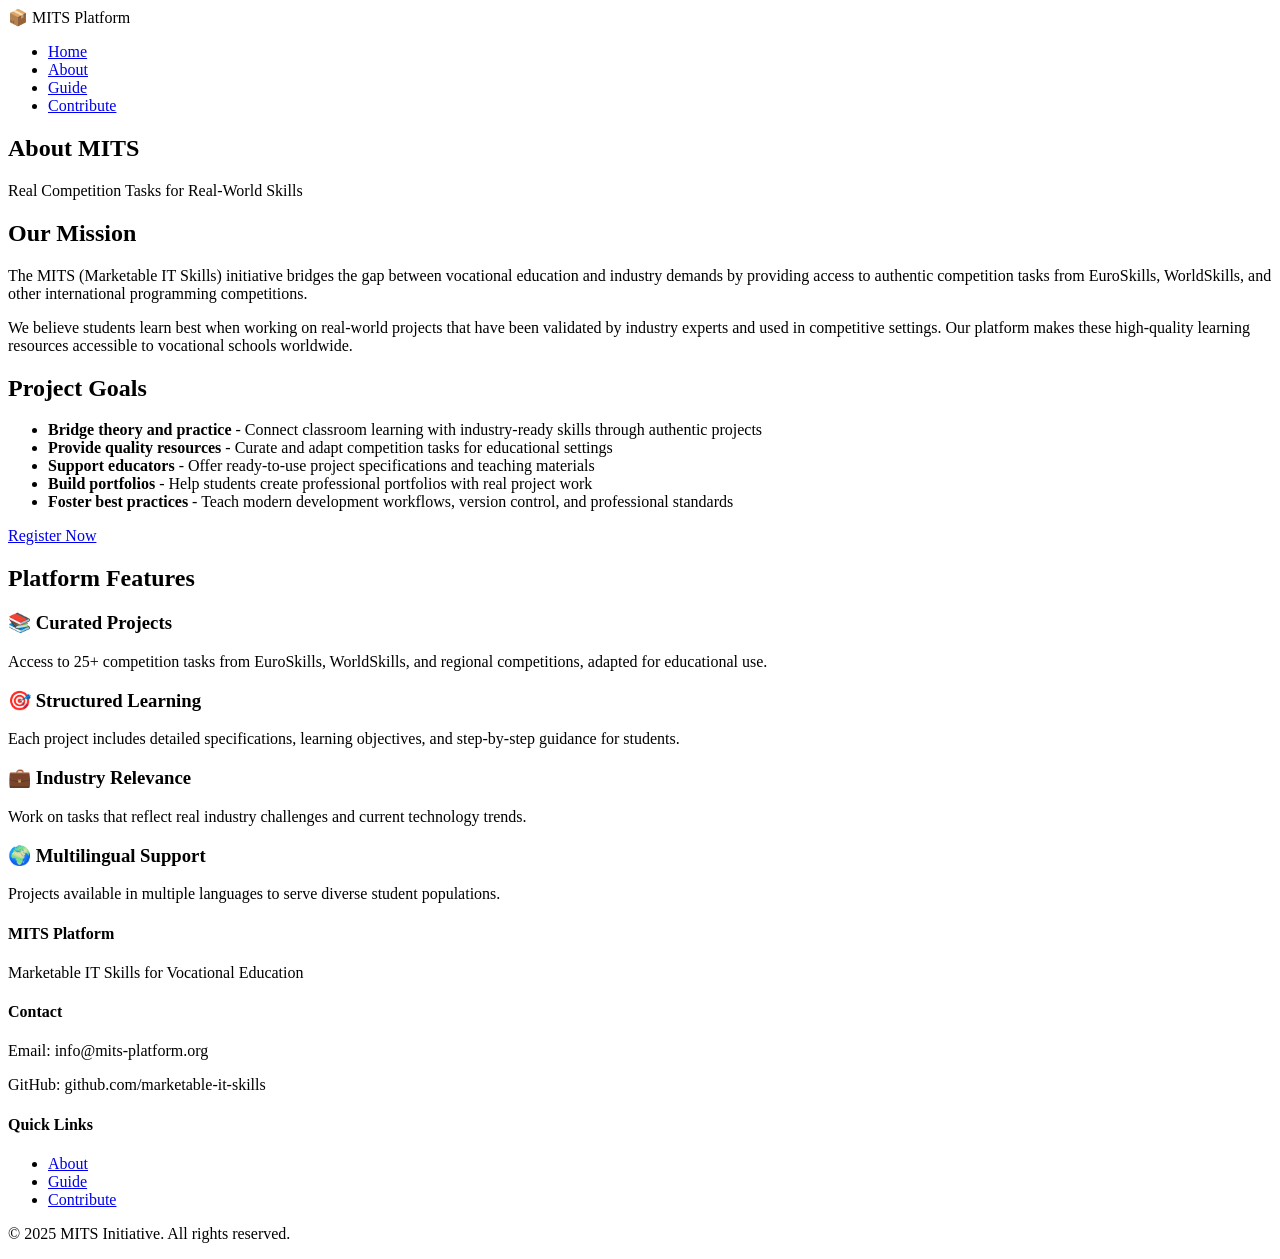
==== about.html @ 8fa292eb "Complete Module 1: HTML structure with semantic markup" ====
<!DOCTYPE html>
<html lang="en">
  <head>
    <meta charset="UTF-8" >
    <meta name="viewport" content="width=device-width, initial-scale=1.0" >
    <meta
      name="description"
      content="Learn about the MITS platform and our mission"
    >
    <title>About MITS - Marketable IT Skills Platform</title>

    <!-- CSS Files -->
    <link rel="stylesheet" href="css/base.css" >
    <link rel="stylesheet" href="css/layout.css" >
    <link rel="stylesheet" href="css/about.css" >
  </head>
  <body>
    <!-- Header with Navigation -->
    <header>
      <div class="container">
        <div class="logo">
          <span class="logo-icon">📦</span>
          <span>MITS Platform</span>
        </div>
        <nav>
          <ul>
            <li><a href="index.html">Home</a></li>
            <li><a href="about.html" class="active">About</a></li>
            <li><a href="guide.html">Guide</a></li>
            <li><a href="contribute.html">Contribute</a></li>
          </ul>
        </nav>
      </div>
    </header>

    <!-- Main Content -->
    <main>
      <!-- Page Title Section -->
      <section class="page-title">
        <div class="container">
          <h1>About MITS</h1>
          <p class="subtitle">Real Competition Tasks for Real-World Skills</p>
        </div>
      </section>

      <!-- Mission Section -->
      <section class="mission">
        <div class="container">
          <h2>Our Mission</h2>
          <p>
            The MITS (Marketable IT Skills) initiative bridges the gap between
            vocational education and industry demands by providing access to
            authentic competition tasks from EuroSkills, WorldSkills, and other
            international programming competitions.
          </p>
          <p>
            We believe students learn best when working on real-world projects
            that have been validated by industry experts and used in competitive
            settings. Our platform makes these high-quality learning resources
            accessible to vocational schools worldwide.
          </p>
        </div>
      </section>

      <!-- Project Goals Section -->
      <section class="goals">
        <div class="container">
          <h2>Project Goals</h2>
          <ul class="goals-list">
            <li>
              <strong>Bridge theory and practice</strong> - Connect classroom
              learning with industry-ready skills through authentic projects
            </li>
            <li>
              <strong>Provide quality resources</strong> - Curate and adapt
              competition tasks for educational settings
            </li>
            <li>
              <strong>Support educators</strong> - Offer ready-to-use project
              specifications and teaching materials
            </li>
            <li>
              <strong>Build portfolios</strong> - Help students create
              professional portfolios with real project work
            </li>
            <li>
              <strong>Foster best practices</strong> - Teach modern development
              workflows, version control, and professional standards
            </li>
          </ul>
          <a href="guide.html" class="btn">Register Now</a>
        </div>
      </section>

      <!-- Platform Features Section -->
      <section class="features">
        <div class="container">
          <h2>Platform Features</h2>
          <div class="features-grid">
            <div class="feature">
              <h3>📚 Curated Projects</h3>
              <p>
                Access to 25+ competition tasks from EuroSkills, WorldSkills,
                and regional competitions, adapted for educational use.
              </p>
            </div>

            <div class="feature">
              <h3>🎯 Structured Learning</h3>
              <p>
                Each project includes detailed specifications, learning
                objectives, and step-by-step guidance for students.
              </p>
            </div>

            <div class="feature">
              <h3>💼 Industry Relevance</h3>
              <p>
                Work on tasks that reflect real industry challenges and current
                technology trends.
              </p>
            </div>

            <div class="feature">
              <h3>🌍 Multilingual Support</h3>
              <p>
                Projects available in multiple languages to serve diverse
                student populations.
              </p>
            </div>
          </div>
        </div>
      </section>
    </main>

    <!-- Footer -->
    <footer>
      <div class="container">
        <div class="footer-content">
          <div class="footer-section">
            <h4>MITS Platform</h4>
            <p>Marketable IT Skills for Vocational Education</p>
          </div>

          <div class="footer-section">
            <h4>Contact</h4>
            <p>Email: info@mits-platform.org</p>
            <p>GitHub: github.com/marketable-it-skills</p>
          </div>

          <div class="footer-section">
            <h4>Quick Links</h4>
            <ul>
              <li><a href="about.html">About</a></li>
              <li><a href="guide.html">Guide</a></li>
              <li><a href="contribute.html">Contribute</a></li>
            </ul>
          </div>
        </div>

        <div class="footer-bottom">
          <p>&copy; 2025 MITS Initiative. All rights reserved.</p>
        </div>
      </div>
    </footer>
  </body>
</html>
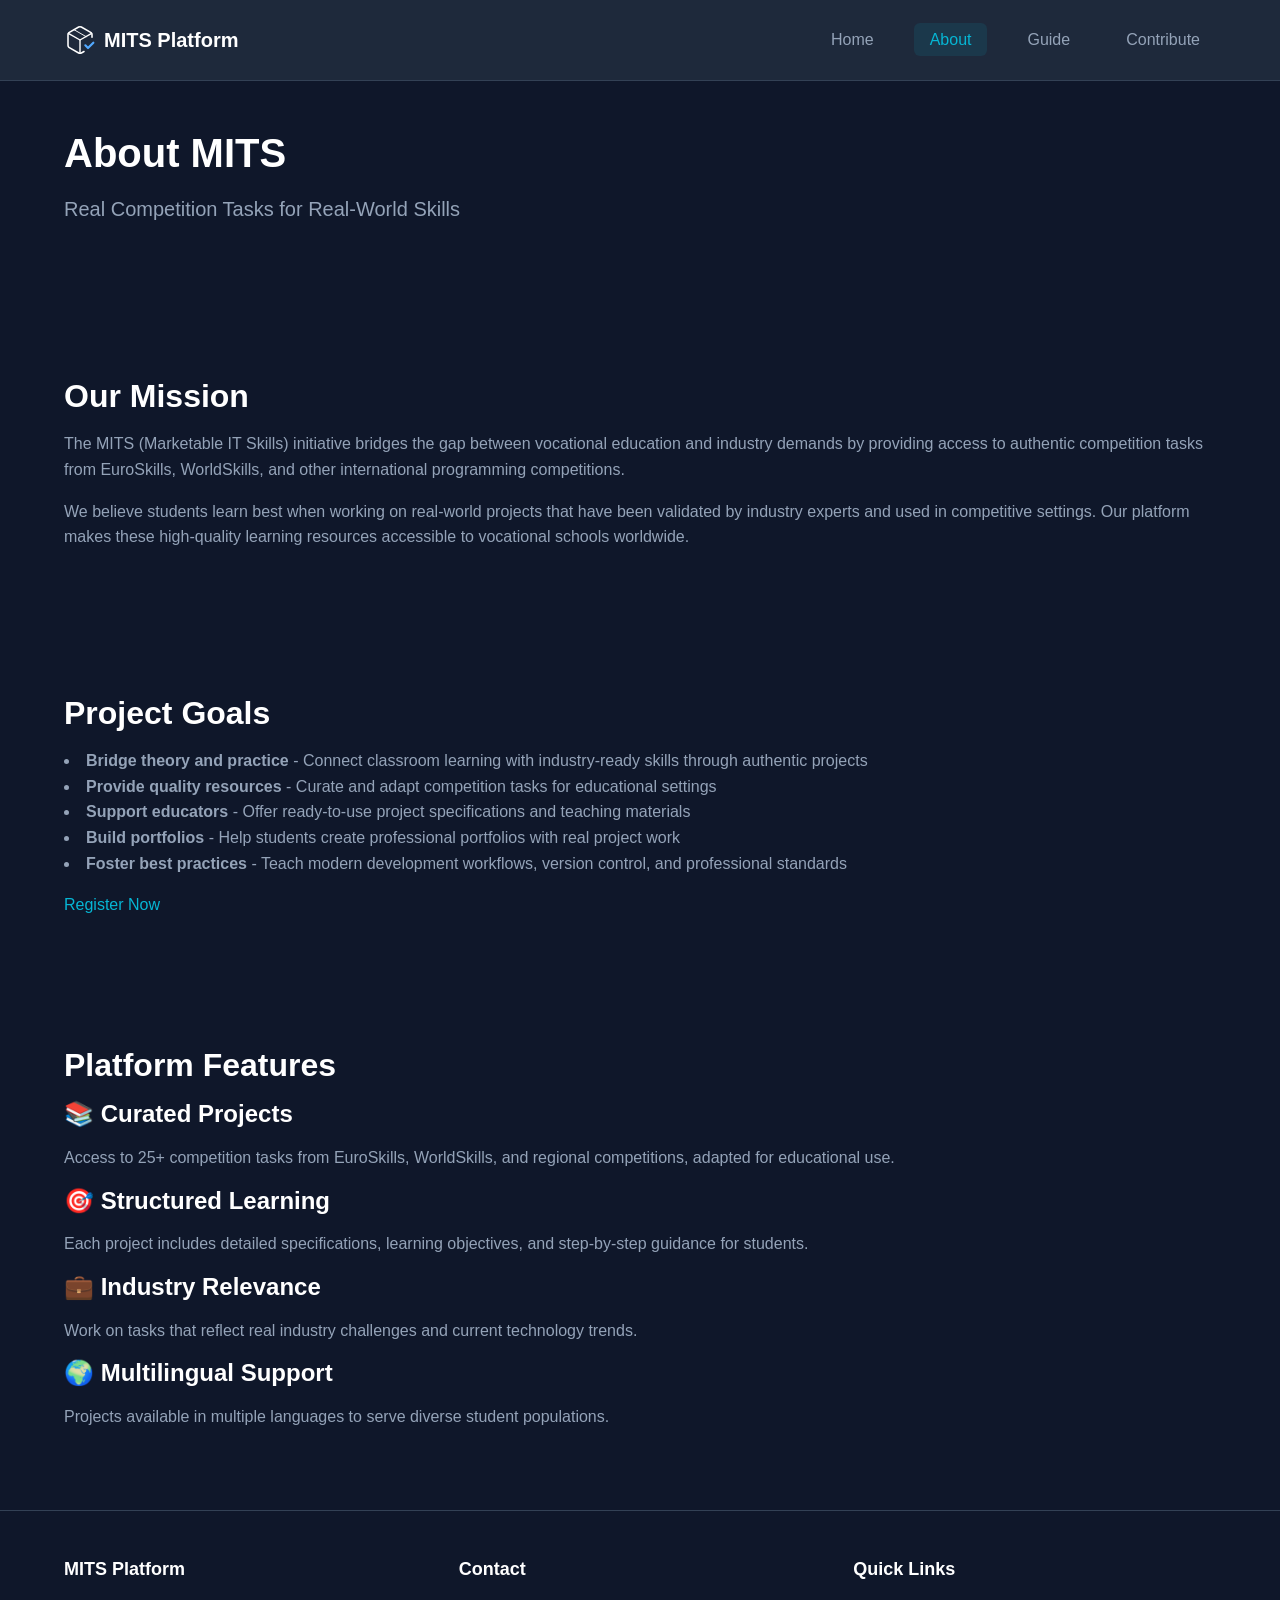
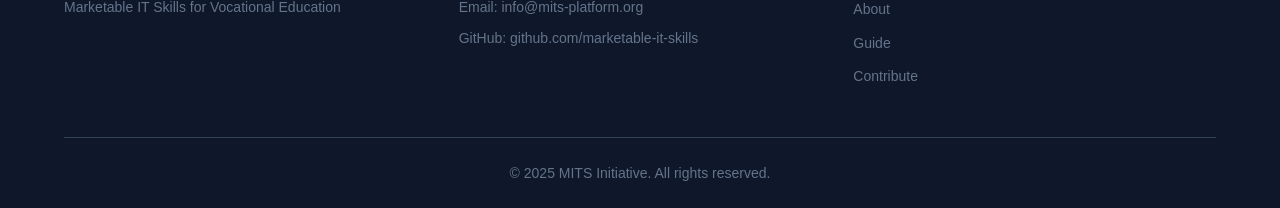
==== commit 140eaac4: "Complete Module 2: CSS fundamentals - base and layout" ====
--- a/about.html
+++ b/about.html
@@ -19,7 +19,7 @@
     <header>
       <div class="container">
         <div class="logo">
-          <span class="logo-icon">📦</span>
+          <img src="assets/images/logo-dark.svg" alt="MITS Logo" class="logo-icon" />
           <span>MITS Platform</span>
         </div>
         <nav>
--- a/css/base.css
+++ b/css/base.css
@@ -0,0 +1,128 @@
+/* ==========================================
+   CSS RESET & BASE STYLES
+   ========================================== */
+
+/* Box Model Fix */
+*,
+*::before,
+*::after {
+  box-sizing: border-box;
+  margin: 0;
+  padding: 0;
+}
+
+/* CSS Custom Properties (Variables) */
+:root {
+  /* Colors - Dark Theme */
+  --color-bg-primary: #0f172a; /* slate-900 - main background */
+  --color-bg-secondary: #1e293b; /* slate-800 - card background */
+  --color-bg-secondary-dark: #0f172a; /* slate-900 - darker secondary background */
+  --color-bg-tertiary: #334155; /* slate-700 - subtle borders */
+
+  --color-text-primary: #ffffff; /* white - headings */
+  --color-text-secondary: #94a3b8; /* slate-400 - body text */
+  --color-text-tertiary: #64748b; /* slate-500 - muted text */
+
+  --color-accent: #06b6d4; /* cyan-500 - primary accent */
+  --color-accent-hover: #0891b2; /* cyan-600 - hover state */
+
+  /* Spacing Scale */
+  --spacing-xs: 0.5rem; /* 8px */
+  --spacing-sm: 1rem; /* 16px */
+  --spacing-md: 1.5rem; /* 24px */
+  --spacing-lg: 2rem; /* 32px */
+  --spacing-xl: 3rem; /* 48px */
+  --spacing-2xl: 4rem; /* 64px */
+
+  /* Typography */
+  --font-family:
+    -apple-system, BlinkMacSystemFont, "Segoe UI", Roboto, "Helvetica Neue",
+    Arial, sans-serif;
+
+  /* Layout */
+  --container-max-width: 1200px;
+
+  /* Border Radius */
+  --radius-sm: 0.375rem; /* 6px */
+  --radius-md: 0.5rem; /* 8px */
+  --radius-lg: 0.75rem; /* 12px */
+}
+
+/* Base Typography */
+html {
+  font-size: 16px;
+  -webkit-font-smoothing: antialiased;
+  -moz-osx-font-smoothing: grayscale;
+}
+
+body {
+  font-family: var(--font-family);
+  background-color: var(--color-bg-primary);
+  color: var(--color-text-secondary);
+  line-height: 1.6;
+  min-height: 100vh;
+}
+
+/* Headings */
+h1,
+h2,
+h3,
+h4,
+h5,
+h6 {
+  color: var(--color-text-primary);
+  font-weight: 700;
+  line-height: 1.2;
+  margin-bottom: var(--spacing-sm);
+}
+
+h1 {
+  font-size: 2.5rem; /* 40px */
+}
+
+h2 {
+  font-size: 2rem; /* 32px */
+}
+
+h3 {
+  font-size: 1.5rem; /* 24px */
+}
+
+h4 {
+  font-size: 1.25rem; /* 20px */
+}
+
+/* Paragraphs */
+p {
+  margin-bottom: var(--spacing-sm);
+}
+
+/* Links */
+a {
+  color: var(--color-accent);
+  text-decoration: none;
+  transition: color 0.2s ease;
+}
+
+a:hover {
+  color: var(--color-accent-hover);
+}
+
+/* Lists */
+ul,
+ol {
+  list-style-position: inside;
+  margin-bottom: var(--spacing-sm);
+}
+
+/* Remove list styling from navigation */
+nav ul {
+  list-style: none;
+}
+
+/* Subtitle styling */
+.subtitle {
+  font-size: 1.25rem;
+  color: var(--color-text-secondary);
+  margin-bottom: var(--spacing-md);
+}
--- a/css/layout.css
+++ b/css/layout.css
@@ -0,0 +1,139 @@
+/* ==========================================
+   LAYOUT - STRUCTURAL STYLES
+   ========================================== */
+
+/* Container */
+.container {
+  max-width: var(--container-max-width);
+  margin: 0 auto;
+  padding: 0 var(--spacing-md);
+}
+
+/* Header */
+header {
+  background-color: var(--color-bg-secondary);
+  padding: var(--spacing-md) 0;
+  border-bottom: 1px solid var(--color-bg-tertiary);
+  position: sticky;
+  top: 0;
+  z-index: 100;
+}
+
+header .container {
+  display: flex;
+  justify-content: space-between;
+  align-items: center;
+}
+
+/* Logo */
+.logo {
+  display: flex;
+  align-items: center;
+  gap: var(--spacing-xs);
+  font-size: 1.25rem;
+  font-weight: 700;
+  color: var(--color-text-primary);
+}
+
+.logo-icon {
+  width: 2rem;
+  height: 2rem;
+  display: block;
+}
+
+/* Navigation */
+nav ul {
+  display: flex;
+  gap: var(--spacing-md);
+  list-style: none;
+  margin: 0;
+}
+
+nav a {
+  color: var(--color-text-secondary);
+  font-weight: 500;
+  padding: var(--spacing-xs) var(--spacing-sm);
+  border-radius: var(--radius-sm);
+  transition: all 0.2s ease;
+}
+
+nav a:hover {
+  color: var(--color-text-primary);
+  background-color: var(--color-bg-tertiary);
+}
+
+nav a.active {
+  color: var(--color-accent);
+  background-color: rgba(6, 182, 212, 0.1);
+}
+
+/* Main Content */
+main {
+  min-height: 50vh;
+}
+
+/* Sections */
+section {
+  padding: var(--spacing-2xl) 0;
+}
+
+/* Remove excessive padding from first section */
+section:first-child {
+  padding-top: var(--spacing-xl);
+}
+
+/* Footer */
+footer {
+  background-color: var(--color-bg-secondary-dark);
+  padding: var(--spacing-xl) 0 var(--spacing-md);
+  border-top: 1px solid var(--color-bg-tertiary);
+}
+
+.footer-content {
+  display: grid;
+  grid-template-columns: repeat(auto-fit, minmax(250px, 1fr));
+  gap: var(--spacing-lg);
+  margin-bottom: var(--spacing-lg);
+}
+
+.footer-section h4 {
+  color: var(--color-text-primary);
+  margin-bottom: var(--spacing-sm);
+  font-size: 1.125rem;
+}
+
+.footer-section p {
+  color: var(--color-text-tertiary);
+  font-size: 0.875rem;
+  margin-bottom: var(--spacing-xs);
+}
+
+.footer-section ul {
+  list-style: none;
+}
+
+.footer-section ul li {
+  margin-bottom: var(--spacing-xs);
+}
+
+.footer-section a {
+  color: var(--color-text-tertiary);
+  font-size: 0.875rem;
+  transition: color 0.2s ease;
+}
+
+.footer-section a:hover {
+  color: var(--color-accent);
+}
+
+.footer-bottom {
+  text-align: center;
+  padding-top: var(--spacing-md);
+  border-top: 1px solid var(--color-bg-tertiary);
+}
+
+.footer-bottom p {
+  color: var(--color-text-tertiary);
+  font-size: 0.875rem;
+  margin: 0;
+}
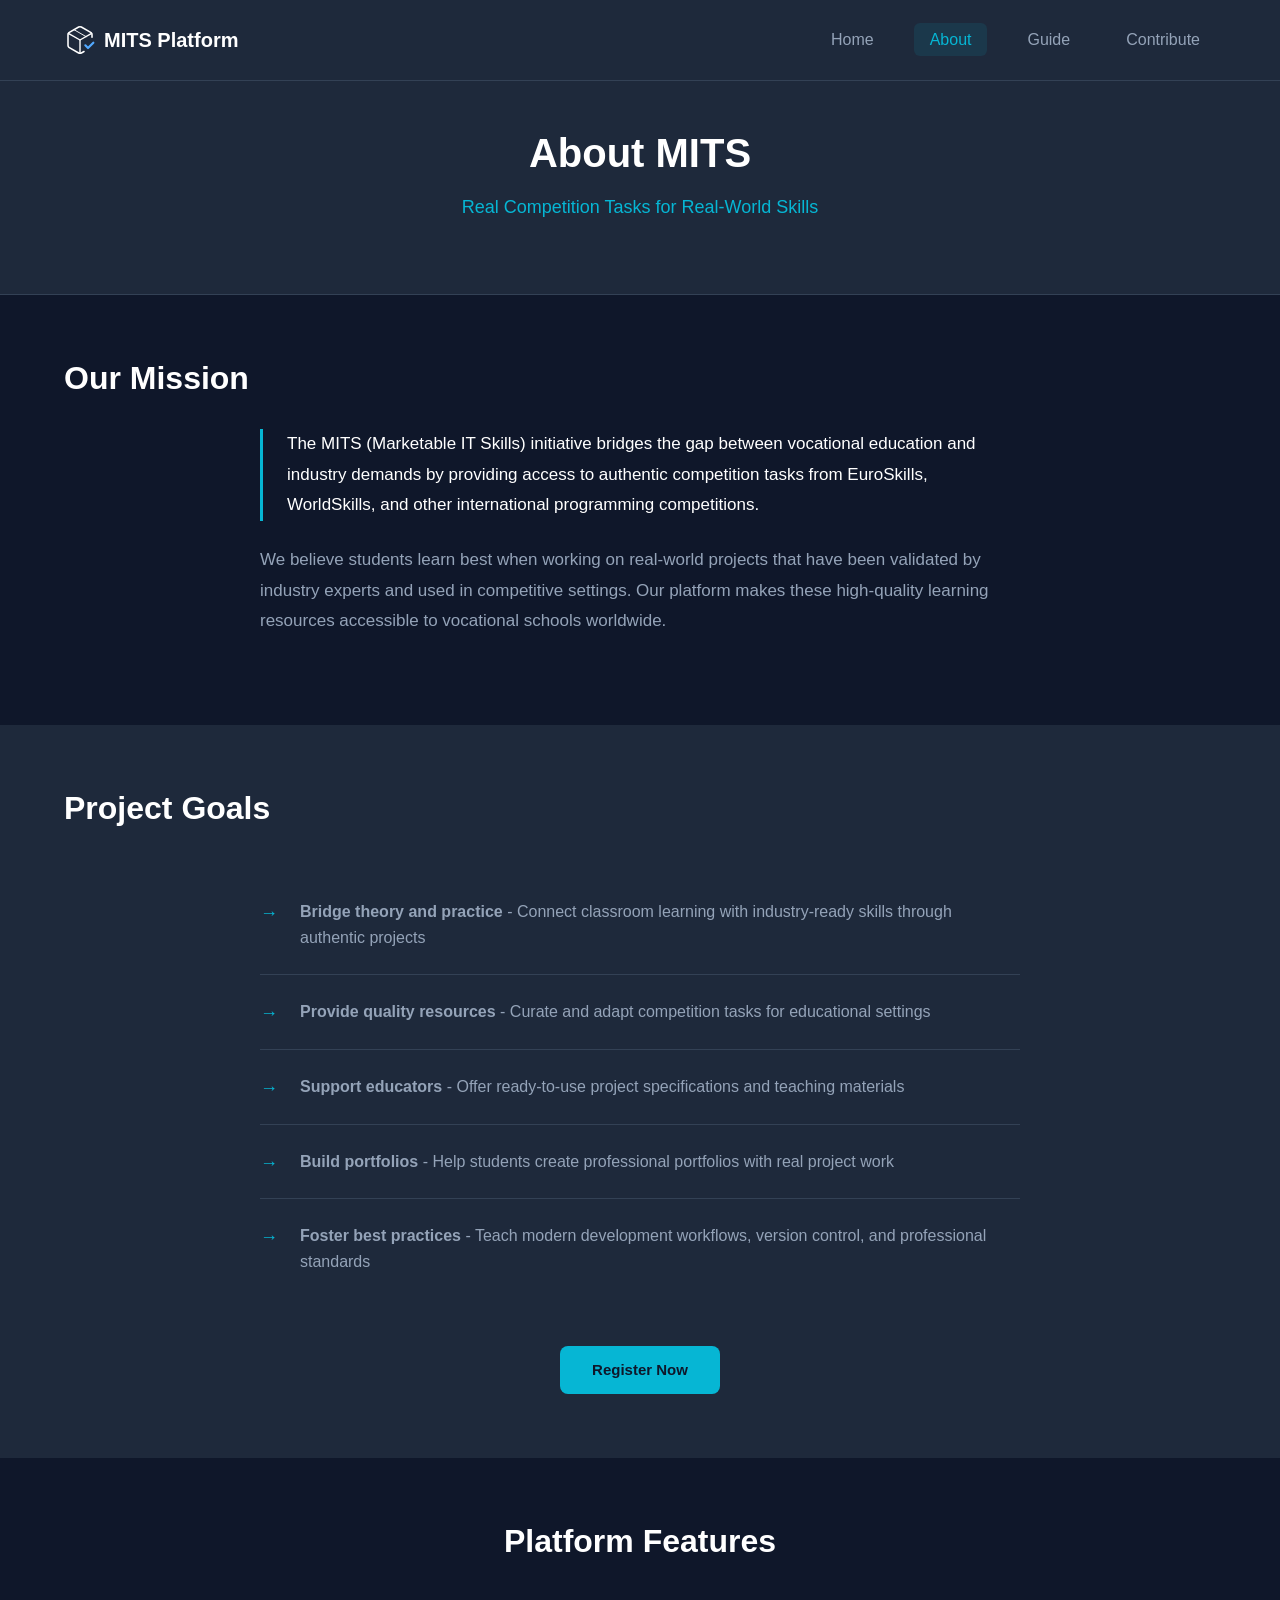
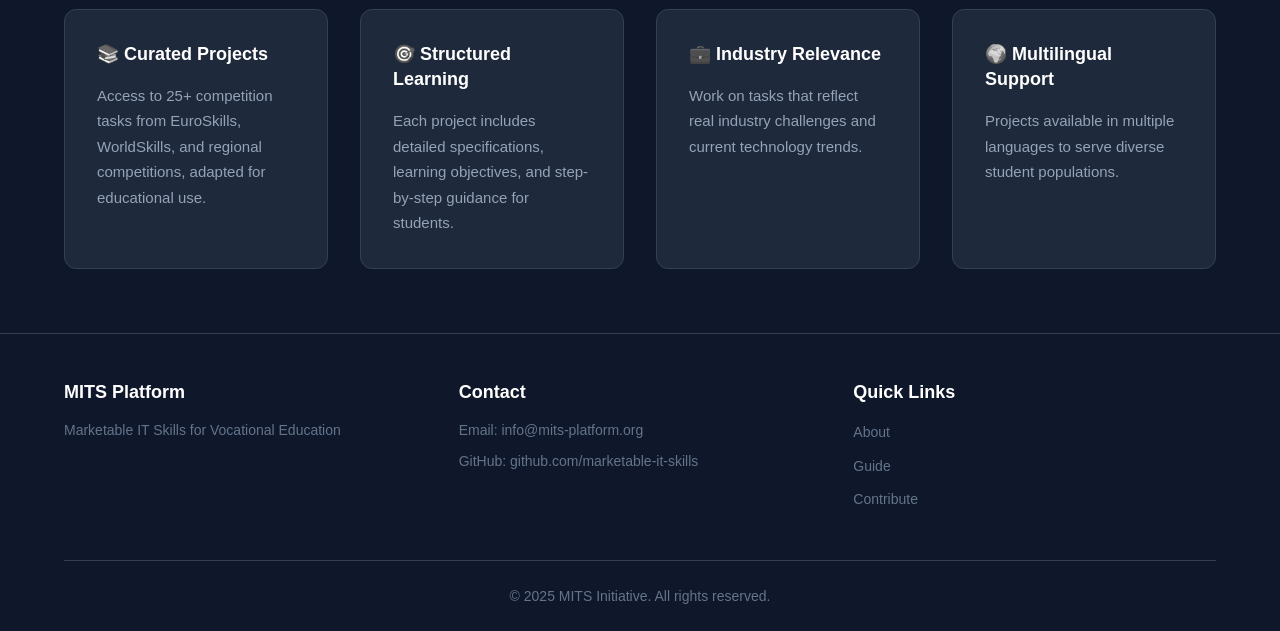
==== commit e8e2d8bf: "Complete Module 4: Style About page with mission, goals list, and feature grid" ====
--- a/about.html
+++ b/about.html
@@ -88,7 +88,7 @@
               workflows, version control, and professional standards
             </li>
           </ul>
-          <a href="guide.html" class="btn">Register Now</a>
+          <a href="guide.html" class="btn btn-primary">Register Now</a>
         </div>
       </section>
 
@@ -98,7 +98,7 @@
           <h2>Platform Features</h2>
           <div class="features-grid">
             <div class="feature">
-              <h3>📚 Curated Projects</h3>
+              <h3><span class="feature-icon">📚</span> Curated Projects</h3>              
               <p>
                 Access to 25+ competition tasks from EuroSkills, WorldSkills,
                 and regional competitions, adapted for educational use.
@@ -106,7 +106,7 @@
             </div>
 
             <div class="feature">
-              <h3>🎯 Structured Learning</h3>
+              <h3><span class="feature-icon">🎯</span> Structured Learning</h3>
               <p>
                 Each project includes detailed specifications, learning
                 objectives, and step-by-step guidance for students.
@@ -114,7 +114,7 @@
             </div>
 
             <div class="feature">
-              <h3>💼 Industry Relevance</h3>
+              <h3><span class="feature-icon">💼</span> Industry Relevance</h3>
               <p>
                 Work on tasks that reflect real industry challenges and current
                 technology trends.
@@ -122,7 +122,7 @@
             </div>
 
             <div class="feature">
-              <h3>🌍 Multilingual Support</h3>
+              <h3><span class="feature-icon">🌍</span> Multilingual Support</h3>
               <p>
                 Projects available in multiple languages to serve diverse
                 student populations.
--- a/css/base.css
+++ b/css/base.css
@@ -125,4 +125,49 @@
   font-size: 1.25rem;
   color: var(--color-text-secondary);
   margin-bottom: var(--spacing-md);
+}
+
+/* ==========================================
+   BUTTON COMPONENTS
+   ========================================== */
+
+/* Base button styles (shared by all buttons) */
+.btn {
+  display: inline-block;
+  padding: 0.75rem 2rem;
+  border-radius: var(--radius-md);
+  font-weight: 600;
+  font-size: 0.9375rem; /* 15px */
+  text-decoration: none;
+  text-align: center;
+  cursor: pointer;
+  transition: all 0.3s ease;
+  border: none;
+}
+
+/* Primary button - main call-to-action */
+.btn-primary {
+  background-color: var(--color-accent);
+  color: var(--color-bg-primary);
+}
+
+.btn-primary:hover {
+  background-color: var(--color-accent-hover);
+  color: var(--color-text-primary);
+  transform: translateY(-2px);
+  box-shadow: 0 4px 12px rgba(6, 182, 212, 0.4);
+}
+
+/* Secondary button - alternative action */
+.btn-secondary {
+  background-color: transparent;
+  color: var(--color-accent);
+  border: 2px solid var(--color-accent);
+}
+
+.btn-secondary:hover {
+  background-color: rgba(6, 182, 212, 0.1);
+  color: var(--color-text-primary);
+  transform: translateY(-2px);
+  box-shadow: 0 4px 12px rgba(6, 182, 212, 0.4);
 }
--- a/css/about.css
+++ b/css/about.css
@@ -0,0 +1,165 @@
+/* ==========================================
+   ABOUT PAGE SPECIFIC STYLES (about.css)
+   Module 4: About Page Styling
+   ========================================== */
+
+/* ==========================================
+   PAGE TITLE SECTION
+   ========================================== */
+
+.page-title {
+  background-color: var(--color-bg-secondary);
+  padding: var(--spacing-xl) 0;
+  text-align: center;
+  border-bottom: 1px solid var(--color-bg-tertiary);
+}
+
+.page-title h1 {
+  font-size: 2.5rem;
+  margin-bottom: var(--spacing-sm);
+}
+
+.page-title .subtitle {
+  color: var(--color-accent);
+  font-size: 1.125rem;
+  font-weight: 500;
+}
+
+/* ==========================================
+   MISSION SECTION
+   ========================================== */
+
+.mission {
+  background-color: var(--color-bg-primary);
+  padding: var(--spacing-2xl) 0;
+}
+
+.mission h2 {
+  margin-bottom: var(--spacing-lg);
+}
+
+.mission p {
+  font-size: 1.0625rem; /* 17px - slightly larger than base 16px */
+  line-height: 1.8;
+  max-width: 760px;
+  margin-left: auto;
+  margin-right: auto;
+  margin-bottom: var(--spacing-md);
+}
+
+.mission p:first-of-type {
+  border-left: 3px solid var(--color-accent);
+  padding-left: var(--spacing-md);
+  color: var(--color-text-primary);
+}
+
+/* ==========================================
+   GOALS SECTION
+   ========================================== */
+
+.goals {
+  background-color: var(--color-bg-secondary);
+  padding: var(--spacing-2xl) 0;
+}
+
+.goals h2 {
+  margin-bottom: var(--spacing-xl);
+}
+
+.goals-list {
+  list-style: none;
+  margin: 0 0 var(--spacing-xl) 0;
+  padding: 0;
+  max-width: 760px;
+  margin-left: auto;
+  margin-right: auto;
+}
+
+.goals-list li {
+  position: relative;
+  padding: var(--spacing-md) 0 var(--spacing-md) 2.5rem;
+  border-bottom: 1px solid var(--color-bg-tertiary);
+  font-size: 1rem;
+  line-height: 1.6;
+}
+
+.goals-list li:last-child {
+  border-bottom: none;
+}
+
+.goals-list li::before {
+  content: "→";
+  position: absolute;
+  left: 0;
+  top: var(--spacing-md);
+  color: var(--color-accent);
+  font-weight: 700;
+  font-size: 1.125rem;
+}
+
+.goals .btn {
+  display: block;
+  width: fit-content;
+  margin: 0 auto;
+}
+
+/* ==========================================
+   FEATURES SECTION
+   ========================================== */
+
+.features {
+  background-color: var(--color-bg-primary);
+  padding: var(--spacing-2xl) 0;
+}
+
+.features h2 {
+  text-align: center;
+  margin-bottom: var(--spacing-xl);
+}
+
+.features-grid {
+  display: grid;
+  grid-template-columns: repeat(auto-fit, minmax(240px, 1fr));
+  gap: var(--spacing-lg);
+}
+
+/* ==========================================
+   FEATURE CARDS
+   ========================================== */
+
+.feature {
+  background-color: var(--color-bg-secondary);
+  border: 1px solid var(--color-bg-tertiary);
+  border-radius: var(--radius-lg);
+  padding: var(--spacing-lg);
+  transition: all 0.3s ease;
+  display: flex;
+  flex-direction: column;
+}
+
+.feature:hover {
+  background-color: var(--color-bg-tertiary);
+  transform: translateY(-4px);
+  box-shadow: 0 8px 24px rgba(0, 0, 0, 0.3);
+  border-color: var(--color-accent);
+}
+
+.feature h3 {
+  font-size: 1.125rem;
+  margin-bottom: var(--spacing-sm);
+  line-height: 1.4;
+}
+
+.feature-icon {
+  filter: grayscale(1);
+}
+
+.feature p {
+  font-size: 0.9375rem; /* 15px */
+  line-height: 1.7;
+  color: var(--color-text-secondary);
+  margin: 0;
+  flex-grow: 1;
+}
+
+
